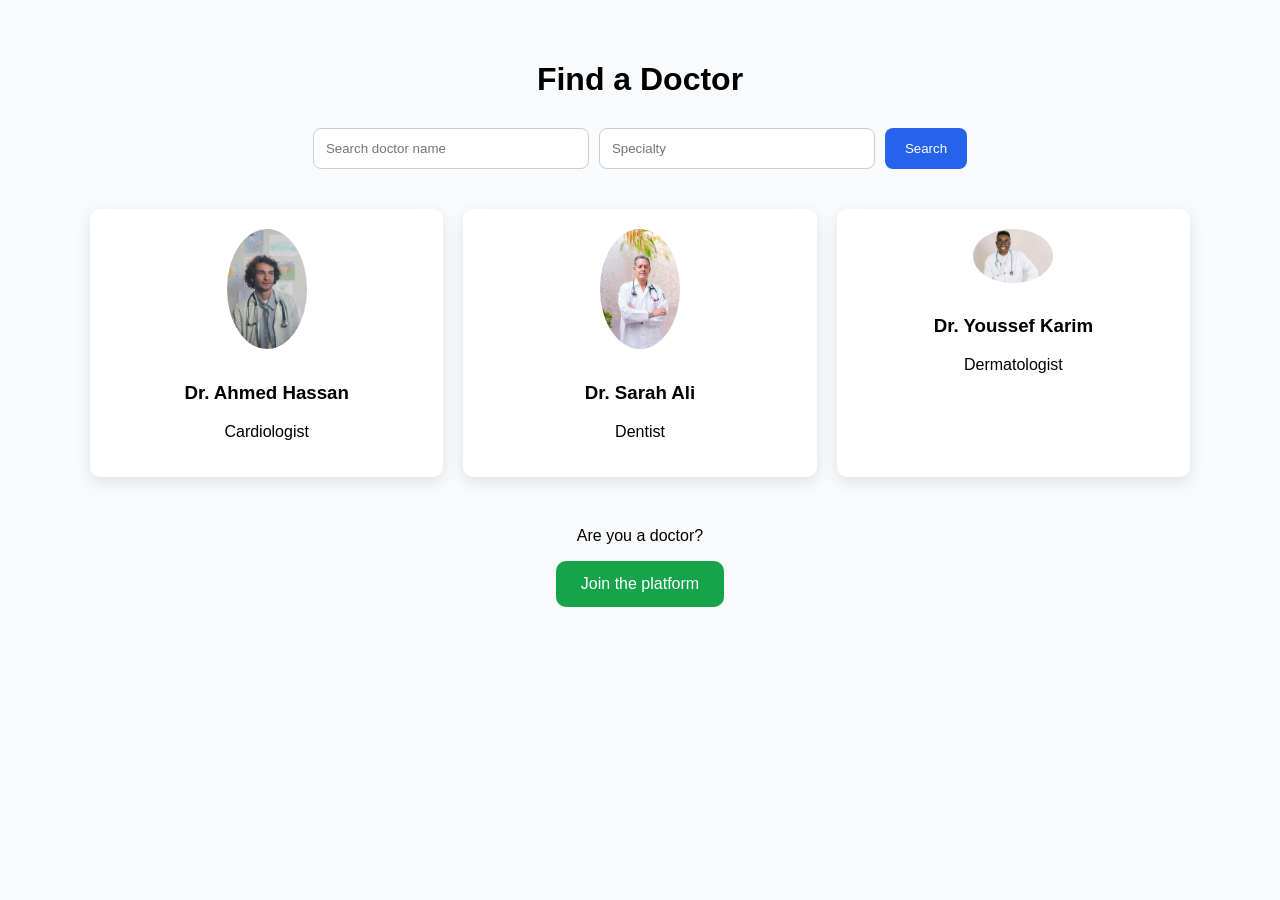
==== users.html @ 013636b7 "first commit" ====
<!DOCTYPE html>
<html lang="en">
<head>
<meta charset="UTF-8">
<meta name="viewport" content="width=device-width, initial-scale=1.0">
<title>Find Doctors</title>

<link rel="stylesheet" href="css/users_style.css">

</head>

<body>

<div class="container">

<h1>Find a Doctor</h1>

<div class="search-bar">
<input type="text" placeholder="Search doctor name">
<input type="text" placeholder="Specialty">
<button>Search</button>
</div>

<div class="doctors">

<div class="card">
<img src="images/doc1.jpg">
<h3>Dr. Ahmed Hassan</h3>
<p>Cardiologist</p>
</div>

<div class="card">
<img src="images/doc2.jpg">
<h3>Dr. Sarah Ali</h3>
<p>Dentist</p>
</div>

<div class="card">
<img src="images/doc3.jpg">
<h3>Dr. Youssef Karim</h3>
<p>Dermatologist</p>
</div>

</div>

<div class="join">
<p>Are you a doctor?</p>
<button>Join the platform</button>
</div>

</div>

</body>
</html>
---- css/users_style.css ----
body{
font-family: Arial, sans-serif;
margin:0;
background:#f8fafc;
}

.container{
max-width:1100px;
margin:auto;
padding:40px 20px;
}

h1{
text-align:center;
margin-bottom:30px;
}

.search-bar{
display:flex;
gap:10px;
margin-bottom:40px;
justify-content:center;
}

.search-bar input{
padding:12px;
border-radius:8px;
border:1px solid #ccc;
width:250px;
}

.search-bar button{
padding:12px 20px;
border:none;
background:#2563eb;
color:white;
border-radius:8px;
cursor:pointer;
}

.search-bar button:hover{
background:#1d4ed8;
}

.doctors{
display:grid;
grid-template-columns:repeat(auto-fit,minmax(250px,1fr));
gap:20px;
}

.card{
background:white;
padding:20px;
border-radius:10px;
box-shadow:0 5px 15px rgba(0,0,0,0.1);
text-align:center;
transition:0.5s;
}

.card:hover{
transform:scale(1.05);
}

.card img{
width:80px;
border-radius:50%;
margin-bottom:10px;
}

.join{
margin-top:50px;
text-align:center;
}

.join button{
padding:14px 25px;
background:#16a34a;
border:none;
color:white;
border-radius:10px;
font-size:16px;
cursor:pointer;
}

.join button:hover{
background:#15803d;
}
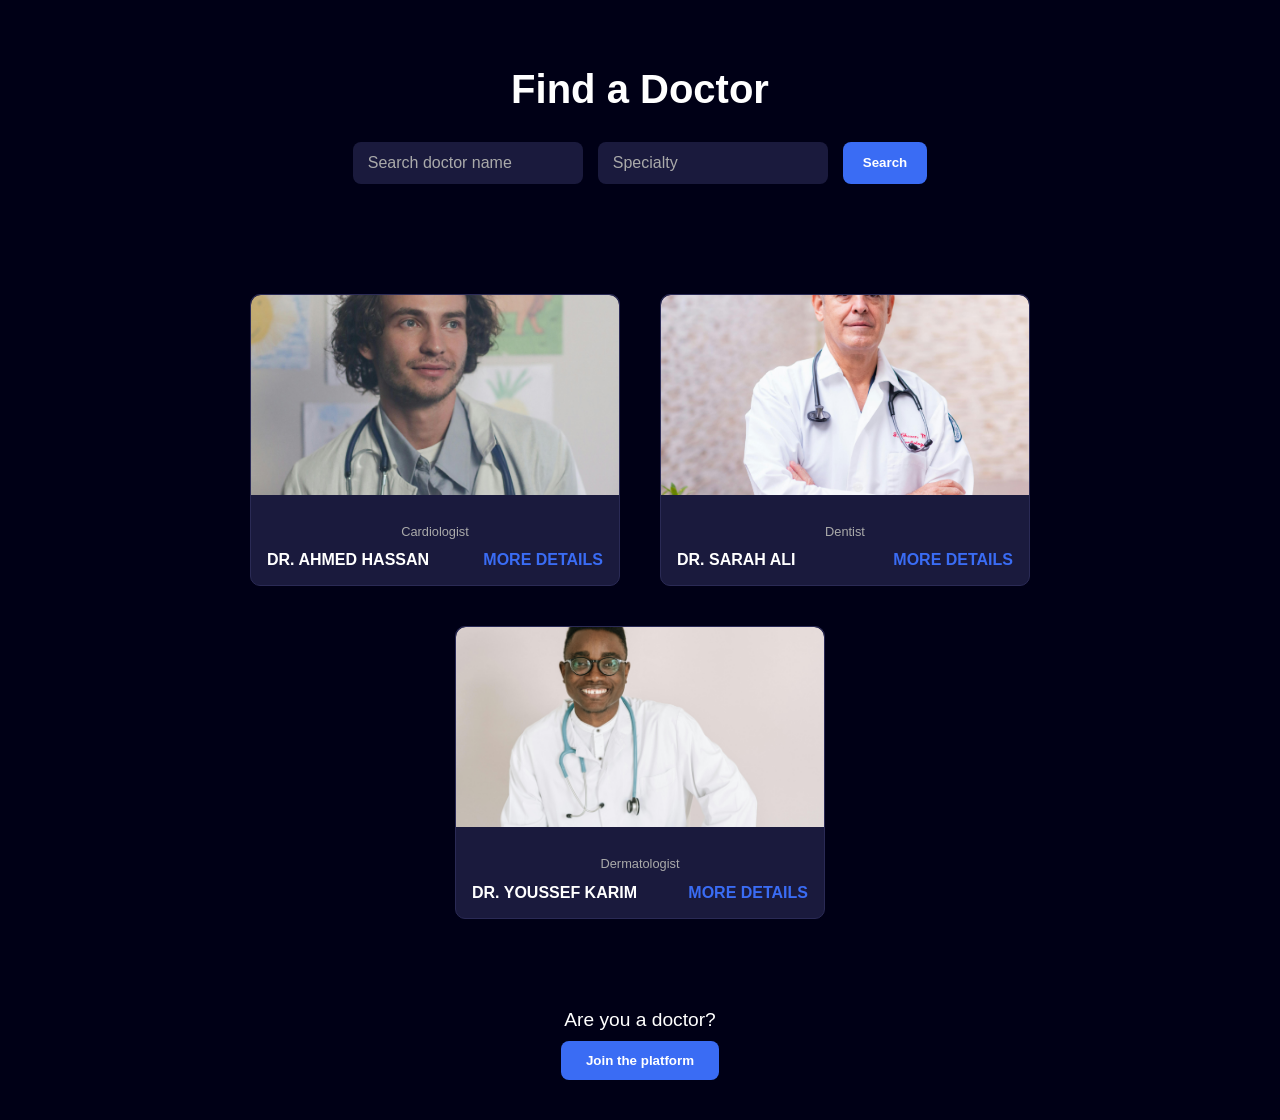
==== commit cd774a12: "Added the doctors page" ====
--- a/users.html
+++ b/users.html
@@ -1,54 +1,79 @@
 <!DOCTYPE html>
 <html lang="en">
 <head>
-<meta charset="UTF-8">
-<meta name="viewport" content="width=device-width, initial-scale=1.0">
-<title>Find Doctors</title>
-
-<link rel="stylesheet" href="css/users_style.css">
-
+  <meta charset="UTF-8">
+  <meta name="viewport" content="width=device-width, initial-scale=1.0">
+  <title>Find Doctors</title>
+  <link rel="stylesheet" href="users_style.css">
 </head>
 
 <body>
 
 <div class="container">
 
-<h1>Find a Doctor</h1>
+  <h1>Find a Doctor</h1>
 
-<div class="search-bar">
-<input type="text" placeholder="Search doctor name">
-<input type="text" placeholder="Specialty">
-<button>Search</button>
-</div>
+  <div class="search-bar">
+    <input type="text" id="nameSearch" placeholder="Search doctor name">
+    <input type="text" id="specialtySearch" placeholder="Specialty">
+    <button id="searchBtn">Search</button>
+  </div>
 
-<div class="doctors">
+  <!-- Doctors section styled like projects -->
+  <section class="doctors-section">
+    <div class="content">
+      
+      <div class="project-card">
+        <div class="project-image">
+          <img src="images/doc1.jpg" alt="Dr. Ahmed Hassan">
+        </div>
+        <div class="project-info">
+          <p class="project-category">Cardiologist</p>
+          <strong class="project-title">
+    <span>Dr. Ahmed Hassan</span>
+    <a href="doctor.html?id=ahmed" class="more-details">More details</a>
+</strong>
+        </div>
+      </div>
 
-<div class="card">
-<img src="images/doc1.jpg">
-<h3>Dr. Ahmed Hassan</h3>
-<p>Cardiologist</p>
-</div>
+      <div class="project-card">
+        <div class="project-image">
+          <img src="images/doc2.jpg" alt="Dr. Sarah Ali">
+        </div>
+        <div class="project-info">
+          <p class="project-category">Dentist</p>
+          <strong class="project-title">
+    <span>Dr. Sarah Ali</span>
+    <a href="doctor.html?id=sarah" class="more-details">More details</a>
+</strong>
+        </div>
+      </div>
 
-<div class="card">
-<img src="images/doc2.jpg">
-<h3>Dr. Sarah Ali</h3>
-<p>Dentist</p>
-</div>
+      <div class="project-card">
+        <div class="project-image">
+          <img src="images/doc3.jpg" alt="Dr. Youssef Karim">
+        </div>
+        <div class="project-info">
+          <p class="project-category">Dermatologist</p>
+          <strong class="project-title">
+    <span>Dr. Youssef Karim</span>
+    <a href="doctor.html?id=youssef" class="more-details">More details</a>
+</strong>
+        </div>
+      </div>
 
-<div class="card">
-<img src="images/doc3.jpg">
-<h3>Dr. Youssef Karim</h3>
-<p>Dermatologist</p>
-</div>
+    </div>
+  </section>
+
+  <div class="join">
+    <p>Are you a doctor?</p>
+    <button>Join the platform</button>
+  </div>
 
 </div>
 
-<div class="join">
-<p>Are you a doctor?</p>
-<button>Join the platform</button>
-</div>
-
-</div>
+<!-- Link to your external JS file -->
+<script src="doc_search.js"></script>
 
 </body>
 </html>
--- a/users_style.css
+++ b/users_style.css
@@ -0,0 +1,170 @@
+body {
+    margin: 0;
+    font-family: 'Poppins', sans-serif;
+    background-color: #000016;
+    color: #fff;
+}
+
+.container {
+    max-width: 1200px;
+    margin: 0 auto;
+    padding: 40px 20px;
+    text-align: center;
+}
+
+h1 {
+    font-size: 2.5em;
+    margin-bottom: 30px;
+    color: #fff;
+}
+
+/* ===== Search Bar ===== */
+.search-bar {
+    display: flex;
+    justify-content: center;
+    flex-wrap: wrap;
+    gap: 15px;
+    margin-bottom: 40px;
+}
+
+.search-bar input {
+    padding: 12px 15px;
+    border-radius: 8px;
+    border: none;
+    font-size: 1em;
+    min-width: 200px;
+    background-color: #1a1a3d;
+    color: #fff;
+    outline: none;
+    transition: 0.3s ease;
+}
+
+.search-bar input::placeholder {
+    color: #aaa;
+}
+
+.search-bar input:focus {
+    background-color: #2a2a55;
+}
+
+.search-bar button {
+    padding: 12px 20px;
+    border-radius: 8px;
+    border: none;
+    background-color: #3a6cf4;
+    color: #fff;
+    font-weight: bold;
+    cursor: pointer;
+    transition: 0.3s ease;
+}
+
+.search-bar button:hover {
+    background-color: #601cfc;
+}
+
+/* ===== Doctors Section (like projects) ===== */
+.doctors-section {
+    padding: 20px 0;
+}
+
+.doctors-section .content {
+    display: flex;
+    flex-wrap: wrap;
+    justify-content: center;
+    margin-top: 30px;
+}
+
+.project-card {
+    background-color: #1a1a3d;
+    border: 1px solid #2a2a55;
+    min-height: 14em;
+    width: 23em;
+    overflow: hidden;
+    border-radius: 10px;
+    margin: 20px;
+    transition: 0.7s ease;
+}
+
+.project-card:hover {
+   transform: scale(1.05);
+   border-color: #601cfc;
+}
+
+.project-card:hover .project-image {
+    opacity: 0.9;
+}
+
+.project-image {
+    width: 100%;
+    height: 200px;       /* set the same height for all images */
+    overflow: hidden;    /* hide anything outside the box */
+    border-radius: 10px 10px 0 0; /* rounded top corners */
+    text-align: center;
+}
+
+.project-image img {
+    width: 100%;
+    height: 100%;
+    object-fit: cover;   /* crop and fill the container, keeping proportions */
+    display: block;
+    transition: 0.3s ease;
+}
+
+.project-info {
+    padding: 1em;
+}
+
+.project-category {
+    font-size: 0.8em;
+    color: #aaa;
+}
+
+.project-title {
+    display: flex;
+    justify-content: space-between;
+    text-transform: uppercase;
+    font-weight: 800;
+    margin-top: 10px;
+    color: #fff;
+}
+
+.more-details {
+    text-decoration: none;
+    color: #3a6cf4;
+}
+
+.more-details:hover {
+    color: #601cfc;
+}
+
+/* ===== Join Section ===== */
+.join {
+    margin-top: 50px;
+}
+
+.join p {
+    font-size: 1.2em;
+    margin-bottom: 10px;
+}
+
+.join button {
+    padding: 12px 25px;
+    border-radius: 8px;
+    border: none;
+    background-color: #3a6cf4;
+    color: #fff;
+    font-weight: bold;
+    cursor: pointer;
+    transition: 0.3s ease;
+}
+
+.join button:hover {
+    background-color: #601cfc;
+}
+
+.highlight {
+    background-color: #601cfc;
+    color: #fff;
+    padding: 0 3px;
+    border-radius: 3px;
+}
